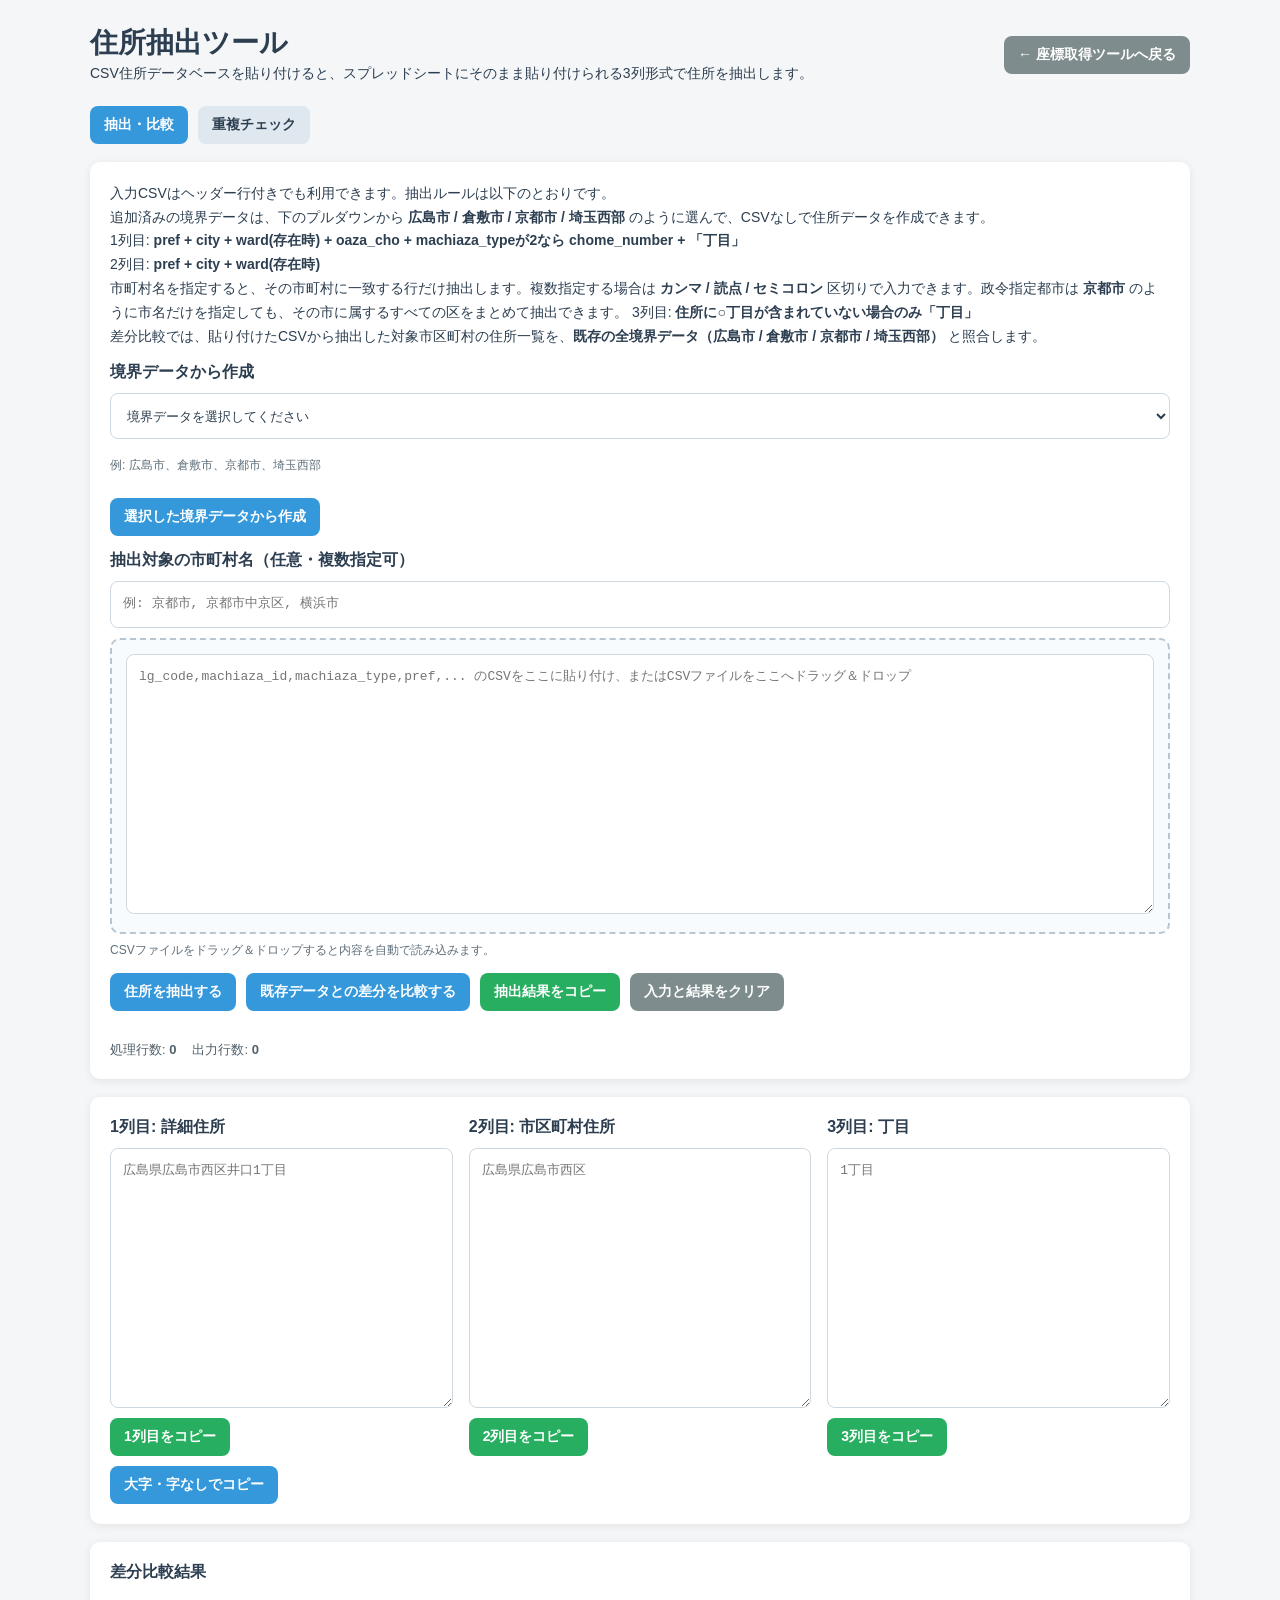
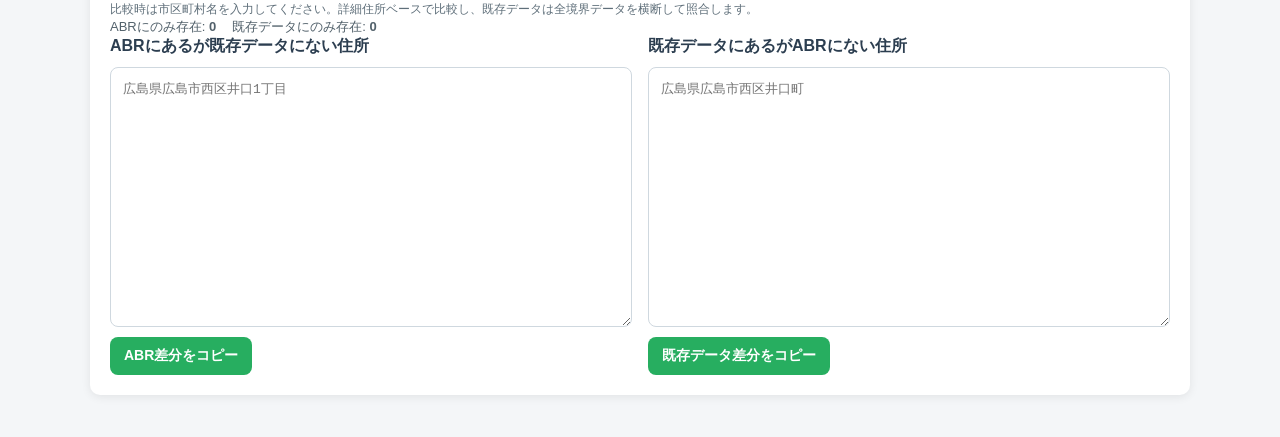
==== address-tool.html @ 301a903a "feat: improve address tool workflows" ====
<!DOCTYPE html>
<html lang="ja">

<head>
    <meta charset="UTF-8">
    <meta name="viewport" content="width=device-width, initial-scale=1.0">
    <title>住所抽出ツール</title>
    <style>
        body {
            margin: 0;
            font-family: "Helvetica Neue", Arial, "Hiragino Kaku Gothic ProN", "Hiragino Sans", Meiryo, sans-serif;
            background: #f4f6f8;
            color: #2c3e50;
        }

        .page {
            max-width: 1100px;
            margin: 0 auto;
            padding: 24px;
        }

        .header {
            display: flex;
            justify-content: space-between;
            align-items: center;
            gap: 16px;
            margin-bottom: 20px;
            flex-wrap: wrap;
        }

        h1 {
            margin: 0;
            font-size: 28px;
        }

        .card {
            background: #fff;
            border-radius: 10px;
            box-shadow: 0 2px 10px rgba(0, 0, 0, 0.08);
            padding: 20px;
            margin-bottom: 18px;
        }

        .description {
            line-height: 1.7;
            font-size: 14px;
        }

        textarea,
        input[type="text"],
        select {
            width: 100%;
            box-sizing: border-box;
            padding: 12px;
            font-size: 13px;
            line-height: 1.6;
            border: 1px solid #cfd8df;
            border-radius: 8px;
            font-family: ui-monospace, SFMono-Regular, Menlo, Consolas, monospace;
        }

        textarea {
            min-height: 260px;
            resize: vertical;
        }

        .drop-zone {
            border: 2px dashed #b8c6d1;
            border-radius: 10px;
            padding: 14px;
            background: #f8fbfd;
            transition: border-color 0.2s ease, background 0.2s ease, box-shadow 0.2s ease;
        }

        .drop-zone.is-dragover {
            border-color: #3498db;
            background: #eef7fd;
            box-shadow: inset 0 0 0 1px rgba(52, 152, 219, 0.15);
        }

        select {
            min-height: 46px;
            background: #fff;
            color: #2c3e50;
            font-family: inherit;
        }

        .button-row {
            display: flex;
            flex-wrap: wrap;
            gap: 10px;
            margin-top: 14px;
        }

        .tab-row {
            display: flex;
            gap: 10px;
            margin-bottom: 18px;
            flex-wrap: wrap;
        }

        .tab-button {
            background: #dfe8ee;
            color: #2c3e50;
        }

        .tab-button:hover {
            background: #cfdbe4;
        }

        .tab-button.is-active {
            background: #3498db;
            color: #fff;
        }

        .tool-panel {
            display: none;
        }

        .tool-panel.is-active {
            display: block;
        }

        button,
        .link-button {
            padding: 10px 14px;
            border: none;
            border-radius: 8px;
            background: #3498db;
            color: #fff;
            font-size: 14px;
            font-weight: bold;
            cursor: pointer;
            text-decoration: none;
            display: inline-flex;
            align-items: center;
            justify-content: center;
        }

        button:hover,
        .link-button:hover {
            background: #2980b9;
        }

        .secondary {
            background: #7f8c8d;
        }

        .secondary:hover {
            background: #6c7a7d;
        }

        .success {
            background: #27ae60;
        }

        .success:hover {
            background: #1f8c4d;
        }

        .result-grid {
            display: grid;
            grid-template-columns: repeat(3, minmax(0, 1fr));
            gap: 16px;
        }

        .result-box {
            display: flex;
            flex-direction: column;
            gap: 10px;
        }

        .result-box button {
            align-self: flex-start;
        }

        .result-box h2 {
            margin: 0;
            font-size: 16px;
        }

        .filter-box {
            margin: 14px 0 10px;
        }

        .sub-note {
            margin-top: 8px;
            font-size: 12px;
            color: #5f6f7a;
        }

        .status {
            min-height: 22px;
            font-size: 13px;
            font-weight: bold;
            margin-top: 8px;
        }

        .status.error {
            color: #c0392b;
        }

        .status.success {
            color: #27ae60;
        }

        .meta {
            font-size: 13px;
            color: #52616b;
            display: flex;
            gap: 16px;
            flex-wrap: wrap;
        }

        .result-grid.two-column {
            grid-template-columns: repeat(2, minmax(0, 1fr));
        }

        @media (max-width: 768px) {
            .result-grid {
                grid-template-columns: 1fr;
            }
        }
    </style>
</head>

<body>
    <div class="page">
        <div class="header">
            <div>
                <h1>住所抽出ツール</h1>
                <div class="description">CSV住所データベースを貼り付けると、スプレッドシートにそのまま貼り付けられる3列形式で住所を抽出します。</div>
            </div>
            <a href="index.html" class="link-button secondary">← 座標取得ツールへ戻る</a>
        </div>

        <div class="tab-row">
            <button id="extract-tab-btn" class="tab-button is-active" type="button">抽出・比較</button>
            <button id="duplicate-tab-btn" class="tab-button" type="button">重複チェック</button>
        </div>

        <div id="extract-panel" class="tool-panel is-active">
        <section class="card">
            <div class="description">
                入力CSVはヘッダー行付きでも利用できます。抽出ルールは以下のとおりです。<br>
                追加済みの境界データは、下のプルダウンから <strong>広島市 / 倉敷市 / 京都市 / 埼玉西部</strong> のように選んで、CSVなしで住所データを作成できます。<br>
                1列目: <strong>pref + city + ward(存在時) + oaza_cho + machiaza_typeが2なら chome_number + 「丁目」</strong><br>
                2列目: <strong>pref + city + ward(存在時)</strong><br>

                市町村名を指定すると、その市町村に一致する行だけ抽出します。複数指定する場合は <strong>カンマ / 読点 / セミコロン</strong> 区切りで入力できます。政令指定都市は <strong>京都市</strong> のように市名だけを指定しても、その市に属するすべての区をまとめて抽出できます。
                3列目: <strong>住所に○丁目が含まれていない場合のみ「丁目」</strong><br>
                差分比較では、貼り付けたCSVから抽出した対象市区町村の住所一覧を、<strong>既存の全境界データ（広島市 / 倉敷市 / 京都市 / 埼玉西部）</strong> と照合します。
            </div>

            <div class="result-box filter-box">
                <label for="boundary-dataset-select"><strong>境界データから作成</strong></label>
                <select id="boundary-dataset-select">
                    <option value="">境界データを選択してください</option>
                </select>
                <div class="sub-note">例: 広島市、倉敷市、京都市、埼玉西部</div>
                <div class="button-row">
                    <button id="build-from-boundary-btn" type="button">選択した境界データから作成</button>
                </div>
            </div>

            <div class="result-box filter-box">
                <label for="municipality-filter"><strong>抽出対象の市町村名（任意・複数指定可）</strong></label>
                <input id="municipality-filter" type="text" placeholder="例: 京都市, 京都市中京区, 横浜市">
            </div>

            <div id="csv-drop-zone" class="drop-zone">
                <textarea id="csv-input" placeholder="lg_code,machiaza_id,machiaza_type,pref,... のCSVをここに貼り付け、またはCSVファイルをここへドラッグ＆ドロップ"></textarea>
            </div>
            <div class="sub-note">CSVファイルをドラッグ＆ドロップすると内容を自動で読み込みます。</div>
            <div class="button-row">
                <button id="extract-btn">住所を抽出する</button>
                <button id="compare-btn" type="button">既存データとの差分を比較する</button>
                <button id="copy-results-btn" class="success">抽出結果をコピー</button>
                <button id="clear-btn" class="secondary">入力と結果をクリア</button>
            </div>
            <div id="status" class="status"></div>
            <div class="meta">
                <div>処理行数: <strong id="processed-count">0</strong></div>
                <div>出力行数: <strong id="output-count">0</strong></div>
            </div>
        </section>

        <section class="card">
            <div class="result-grid">
                <div class="result-box">
                    <h2>1列目: 詳細住所</h2>
                    <textarea id="column1-output" readonly placeholder="広島県広島市西区井口1丁目"></textarea>
                    <button id="copy-column1-btn" class="success">1列目をコピー</button>
                    <button id="copy-column1-without-oaza-btn" type="button">大字・字なしでコピー</button>
                </div>
                <div class="result-box">
                    <h2>2列目: 市区町村住所</h2>
                    <textarea id="column2-output" readonly placeholder="広島県広島市西区"></textarea>
                    <button id="copy-column2-btn" class="success">2列目をコピー</button>
                </div>
                <div class="result-box">
                    <h2>3列目: 丁目</h2>
                    <textarea id="column3-output" readonly placeholder="1丁目"></textarea>
                    <button id="copy-column3-btn" class="success">3列目をコピー</button>
                </div>
            </div>
        </section>

        <section class="card">
            <div class="result-box">
                <h2>差分比較結果</h2>
                <div class="sub-note">比較時は市区町村名を入力してください。詳細住所ベースで比較し、既存データは全境界データを横断して照合します。</div>
            </div>
            <div class="meta">
                <div>ABRにのみ存在: <strong id="abr-only-count">0</strong></div>
                <div>既存データにのみ存在: <strong id="boundary-only-count">0</strong></div>
            </div>
            <div class="result-grid two-column">
                <div class="result-box">
                    <h2>ABRにあるが既存データにない住所</h2>
                    <textarea id="abr-only-output" readonly placeholder="広島県広島市西区井口1丁目"></textarea>
                    <button id="copy-abr-only-btn" class="success">ABR差分をコピー</button>
                </div>
                <div class="result-box">
                    <h2>既存データにあるがABRにない住所</h2>
                    <textarea id="boundary-only-output" readonly placeholder="広島県広島市西区井口町"></textarea>
                    <button id="copy-boundary-only-btn" class="success">既存データ差分をコピー</button>
                </div>
            </div>
        </section>
        </div>

        <div id="duplicate-panel" class="tool-panel">
            <section class="card">
                <div class="description">
                    住所一覧を貼り付けると、同一の住所が何件重複しているかを集計します。<br>
                    改行区切りで判定し、前後の空白は無視します。
                </div>
                <textarea id="duplicate-input" placeholder="住所一覧を1行ずつ貼り付け"></textarea>
                <div class="button-row">
                    <button id="check-duplicates-btn" type="button">重複をチェックする</button>
                    <button id="copy-duplicate-results-btn" class="success" type="button">重複一覧をコピー</button>
                    <button id="clear-duplicate-btn" class="secondary" type="button">重複チェックをクリア</button>
                </div>
                <div id="duplicate-status" class="status"></div>
                <div class="meta">
                    <div>入力行数: <strong id="duplicate-total-count">0</strong></div>
                    <div>重複住所数: <strong id="duplicate-address-count">0</strong></div>
                    <div>重複行数: <strong id="duplicate-extra-count">0</strong></div>
                </div>
            </section>

            <section class="card">
                <div class="result-box">
                    <h2>重複一覧</h2>
                    <textarea id="duplicate-output" readonly placeholder="東京都千代田区丸の内1丁目\t3件"></textarea>
                </div>
            </section>
        </div>
    </div>

    <script src="js/town-boundary-datasets.js"></script>
    <script src="address-tool.js"></script>
</body>

</html>
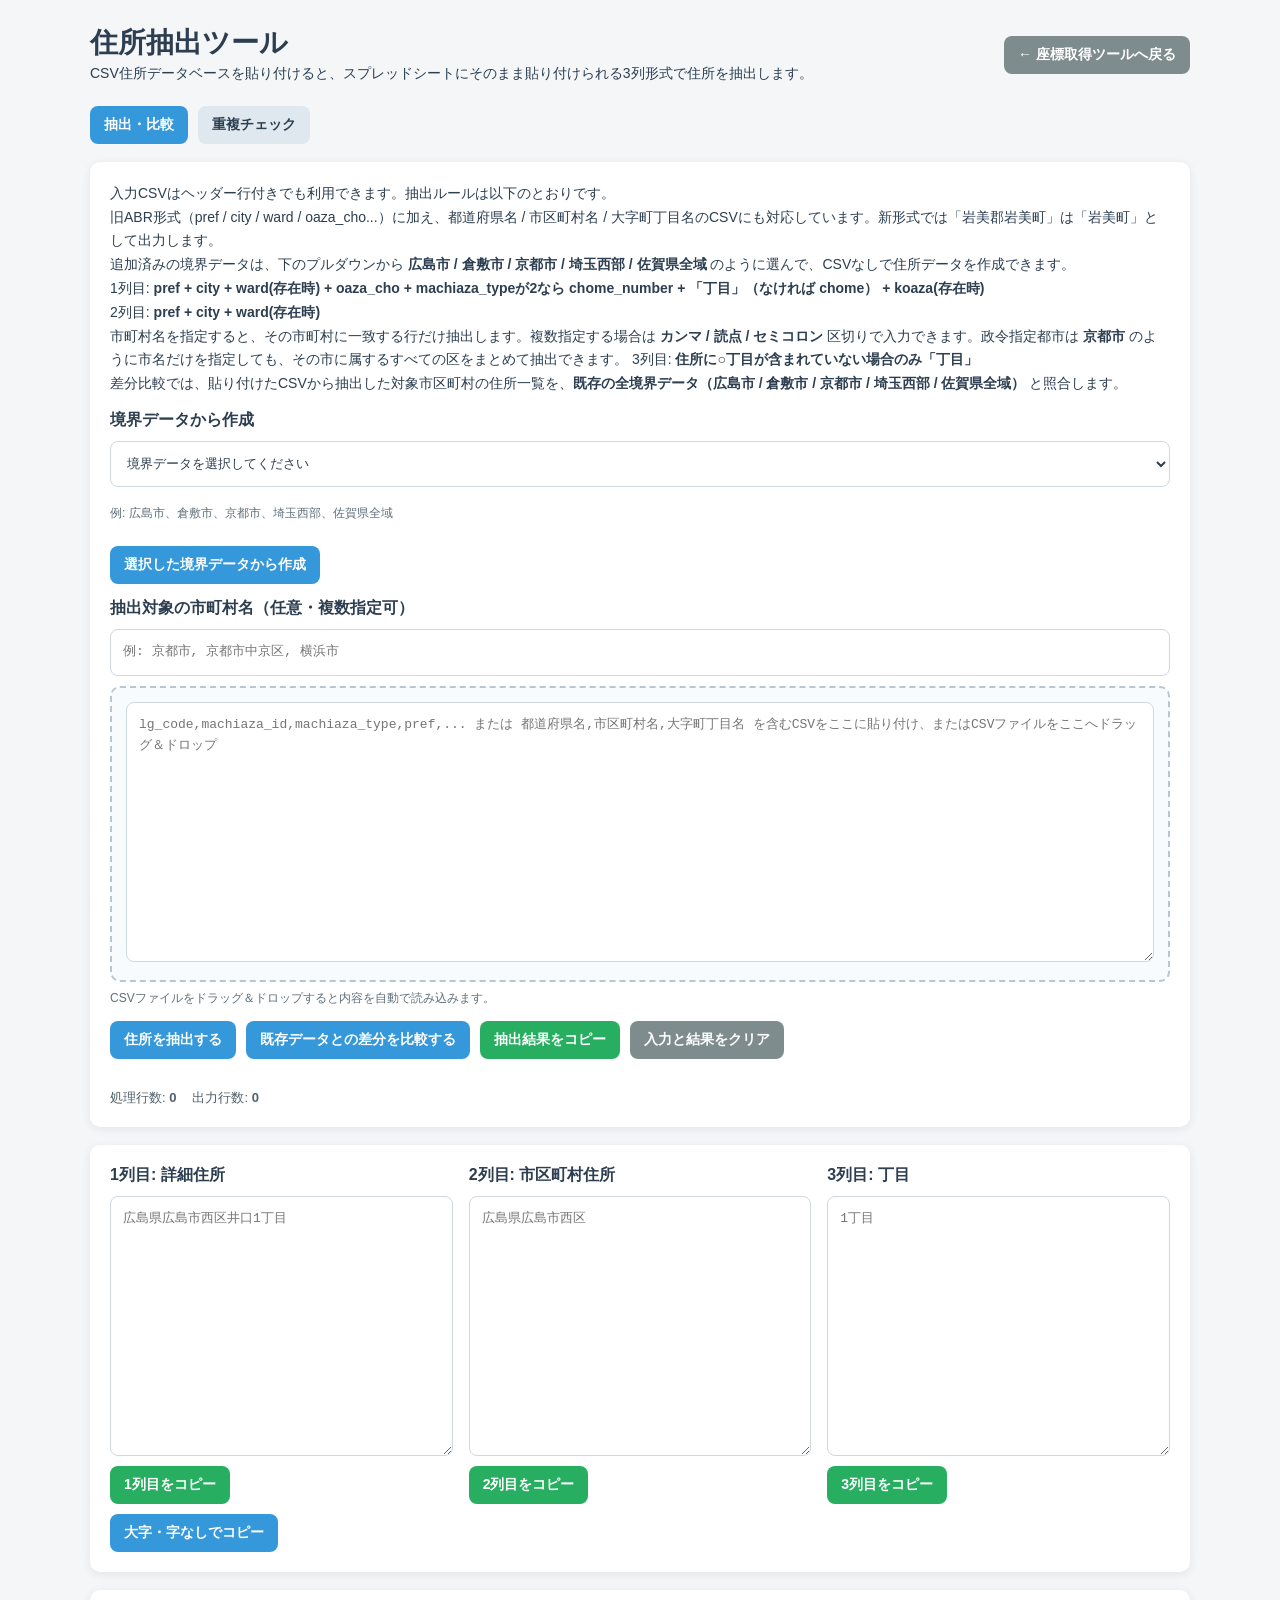
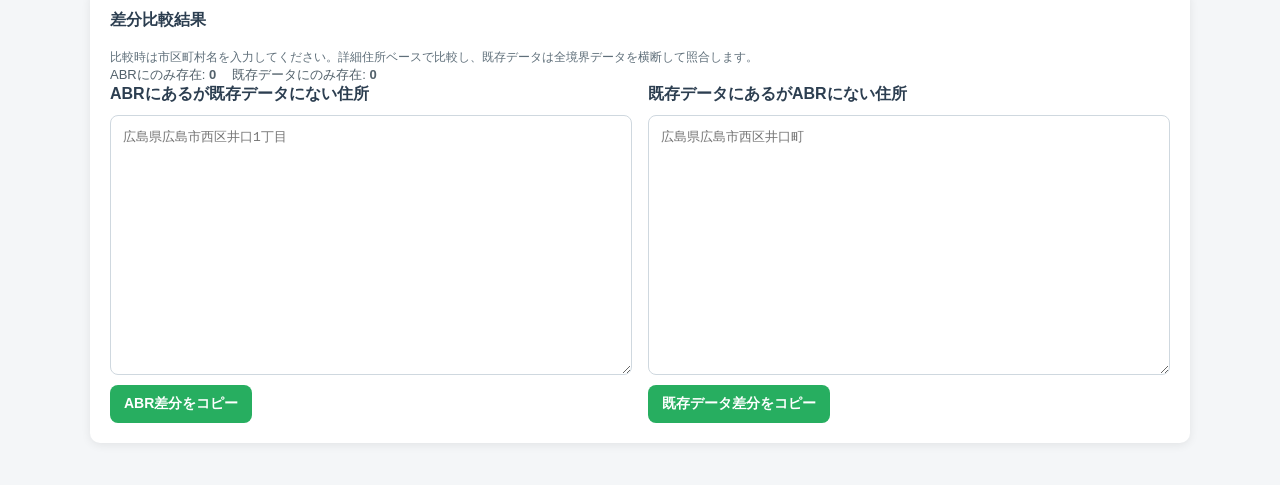
==== commit 75eaf503: "参照マップ同期表示と地域境界データを追加" ====
--- a/address-tool.html
+++ b/address-tool.html
@@ -243,13 +243,14 @@
         <section class="card">
             <div class="description">
                 入力CSVはヘッダー行付きでも利用できます。抽出ルールは以下のとおりです。<br>
-                追加済みの境界データは、下のプルダウンから <strong>広島市 / 倉敷市 / 京都市 / 埼玉西部</strong> のように選んで、CSVなしで住所データを作成できます。<br>
-                1列目: <strong>pref + city + ward(存在時) + oaza_cho + machiaza_typeが2なら chome_number + 「丁目」</strong><br>
+                旧ABR形式（pref / city / ward / oaza_cho...）に加え、都道府県名 / 市区町村名 / 大字町丁目名のCSVにも対応しています。新形式では「岩美郡岩美町」は「岩美町」として出力します。<br>
+                追加済みの境界データは、下のプルダウンから <strong>広島市 / 倉敷市 / 京都市 / 埼玉西部 / 佐賀県全域</strong> のように選んで、CSVなしで住所データを作成できます。<br>
+                1列目: <strong>pref + city + ward(存在時) + oaza_cho + machiaza_typeが2なら chome_number + 「丁目」（なければ chome） + koaza(存在時)</strong><br>
                 2列目: <strong>pref + city + ward(存在時)</strong><br>
 
                 市町村名を指定すると、その市町村に一致する行だけ抽出します。複数指定する場合は <strong>カンマ / 読点 / セミコロン</strong> 区切りで入力できます。政令指定都市は <strong>京都市</strong> のように市名だけを指定しても、その市に属するすべての区をまとめて抽出できます。
                 3列目: <strong>住所に○丁目が含まれていない場合のみ「丁目」</strong><br>
-                差分比較では、貼り付けたCSVから抽出した対象市区町村の住所一覧を、<strong>既存の全境界データ（広島市 / 倉敷市 / 京都市 / 埼玉西部）</strong> と照合します。
+                差分比較では、貼り付けたCSVから抽出した対象市区町村の住所一覧を、<strong>既存の全境界データ（広島市 / 倉敷市 / 京都市 / 埼玉西部 / 佐賀県全域）</strong> と照合します。
             </div>
 
             <div class="result-box filter-box">
@@ -257,7 +258,7 @@
                 <select id="boundary-dataset-select">
                     <option value="">境界データを選択してください</option>
                 </select>
-                <div class="sub-note">例: 広島市、倉敷市、京都市、埼玉西部</div>
+                <div class="sub-note">例: 広島市、倉敷市、京都市、埼玉西部、佐賀県全域</div>
                 <div class="button-row">
                     <button id="build-from-boundary-btn" type="button">選択した境界データから作成</button>
                 </div>
@@ -269,7 +270,7 @@
             </div>
 
             <div id="csv-drop-zone" class="drop-zone">
-                <textarea id="csv-input" placeholder="lg_code,machiaza_id,machiaza_type,pref,... のCSVをここに貼り付け、またはCSVファイルをここへドラッグ＆ドロップ"></textarea>
+                <textarea id="csv-input" placeholder="lg_code,machiaza_id,machiaza_type,pref,... または 都道府県名,市区町村名,大字町丁目名 を含むCSVをここに貼り付け、またはCSVファイルをここへドラッグ＆ドロップ"></textarea>
             </div>
             <div class="sub-note">CSVファイルをドラッグ＆ドロップすると内容を自動で読み込みます。</div>
             <div class="button-row">
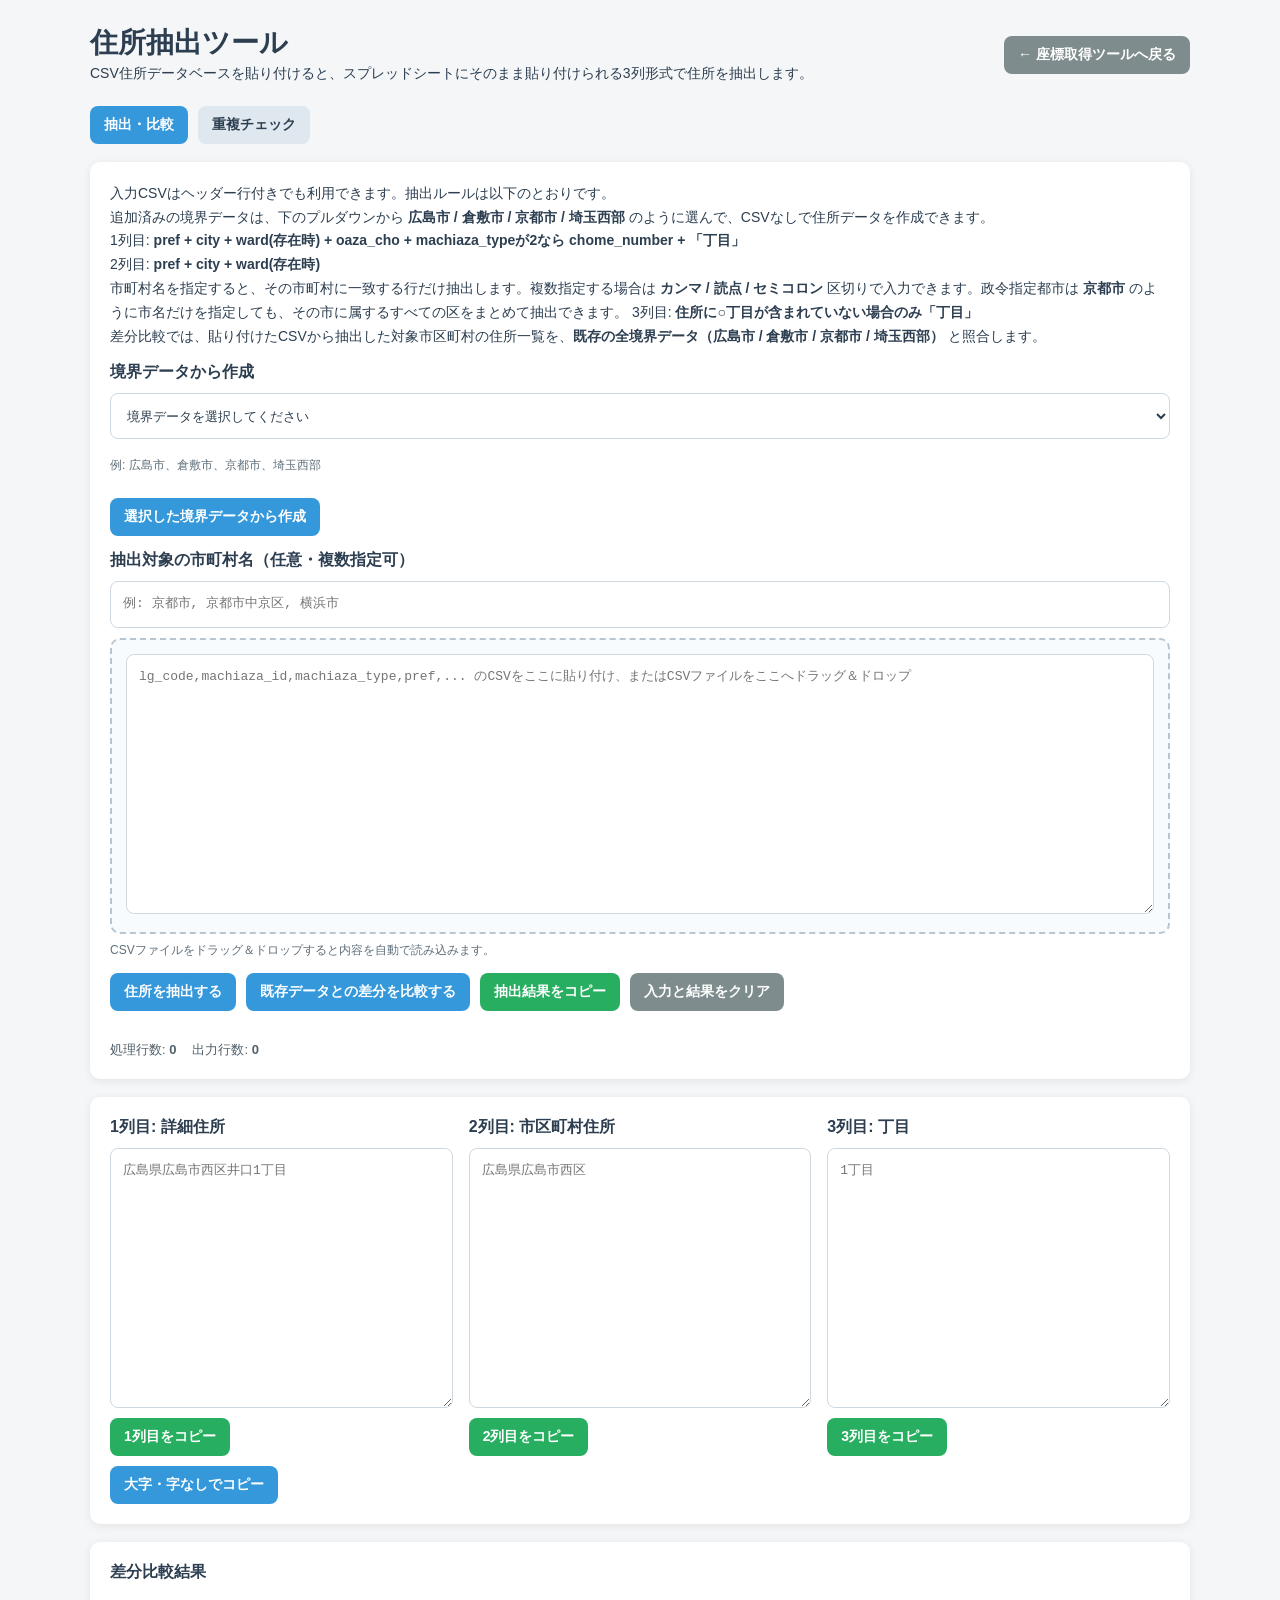
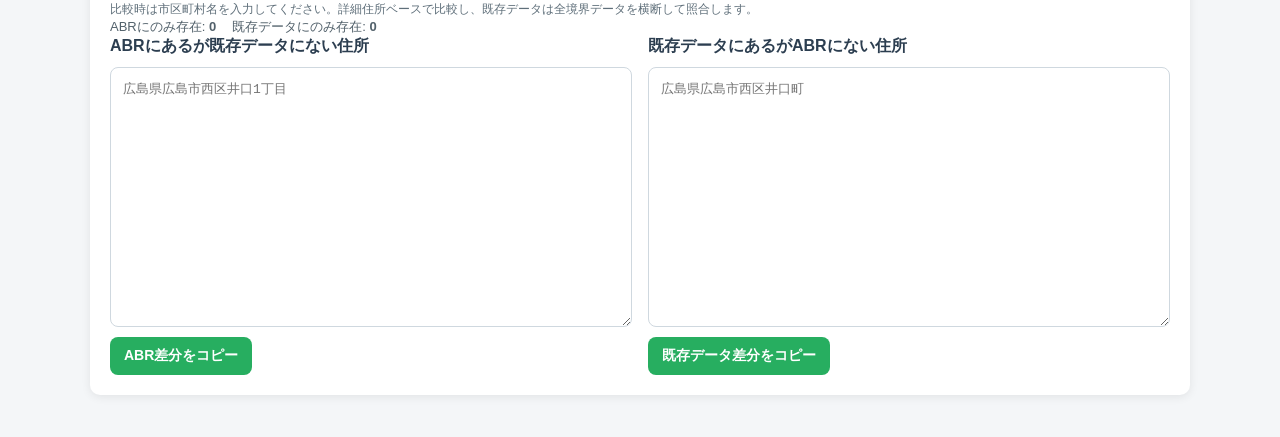
==== commit 1c146eb7: "Merge remote-tracking branch 'origin/main' into codex-q59swc # Conflicts: #	address-tool.js" ====
--- a/address-tool.html
+++ b/address-tool.html
@@ -243,14 +243,13 @@
         <section class="card">
             <div class="description">
                 入力CSVはヘッダー行付きでも利用できます。抽出ルールは以下のとおりです。<br>
-                旧ABR形式（pref / city / ward / oaza_cho...）に加え、都道府県名 / 市区町村名 / 大字町丁目名のCSVにも対応しています。新形式では「岩美郡岩美町」は「岩美町」として出力します。<br>
-                追加済みの境界データは、下のプルダウンから <strong>広島市 / 倉敷市 / 京都市 / 埼玉西部 / 佐賀県全域</strong> のように選んで、CSVなしで住所データを作成できます。<br>
-                1列目: <strong>pref + city + ward(存在時) + oaza_cho + machiaza_typeが2なら chome_number + 「丁目」（なければ chome） + koaza(存在時)</strong><br>
+                追加済みの境界データは、下のプルダウンから <strong>広島市 / 倉敷市 / 京都市 / 埼玉西部</strong> のように選んで、CSVなしで住所データを作成できます。<br>
+                1列目: <strong>pref + city + ward(存在時) + oaza_cho + machiaza_typeが2なら chome_number + 「丁目」</strong><br>
                 2列目: <strong>pref + city + ward(存在時)</strong><br>
 
                 市町村名を指定すると、その市町村に一致する行だけ抽出します。複数指定する場合は <strong>カンマ / 読点 / セミコロン</strong> 区切りで入力できます。政令指定都市は <strong>京都市</strong> のように市名だけを指定しても、その市に属するすべての区をまとめて抽出できます。
                 3列目: <strong>住所に○丁目が含まれていない場合のみ「丁目」</strong><br>
-                差分比較では、貼り付けたCSVから抽出した対象市区町村の住所一覧を、<strong>既存の全境界データ（広島市 / 倉敷市 / 京都市 / 埼玉西部 / 佐賀県全域）</strong> と照合します。
+                差分比較では、貼り付けたCSVから抽出した対象市区町村の住所一覧を、<strong>既存の全境界データ（広島市 / 倉敷市 / 京都市 / 埼玉西部）</strong> と照合します。
             </div>
 
             <div class="result-box filter-box">
@@ -258,7 +257,7 @@
                 <select id="boundary-dataset-select">
                     <option value="">境界データを選択してください</option>
                 </select>
-                <div class="sub-note">例: 広島市、倉敷市、京都市、埼玉西部、佐賀県全域</div>
+                <div class="sub-note">例: 広島市、倉敷市、京都市、埼玉西部</div>
                 <div class="button-row">
                     <button id="build-from-boundary-btn" type="button">選択した境界データから作成</button>
                 </div>
@@ -270,7 +269,7 @@
             </div>
 
             <div id="csv-drop-zone" class="drop-zone">
-                <textarea id="csv-input" placeholder="lg_code,machiaza_id,machiaza_type,pref,... または 都道府県名,市区町村名,大字町丁目名 を含むCSVをここに貼り付け、またはCSVファイルをここへドラッグ＆ドロップ"></textarea>
+                <textarea id="csv-input" placeholder="lg_code,machiaza_id,machiaza_type,pref,... のCSVをここに貼り付け、またはCSVファイルをここへドラッグ＆ドロップ"></textarea>
             </div>
             <div class="sub-note">CSVファイルをドラッグ＆ドロップすると内容を自動で読み込みます。</div>
             <div class="button-row">
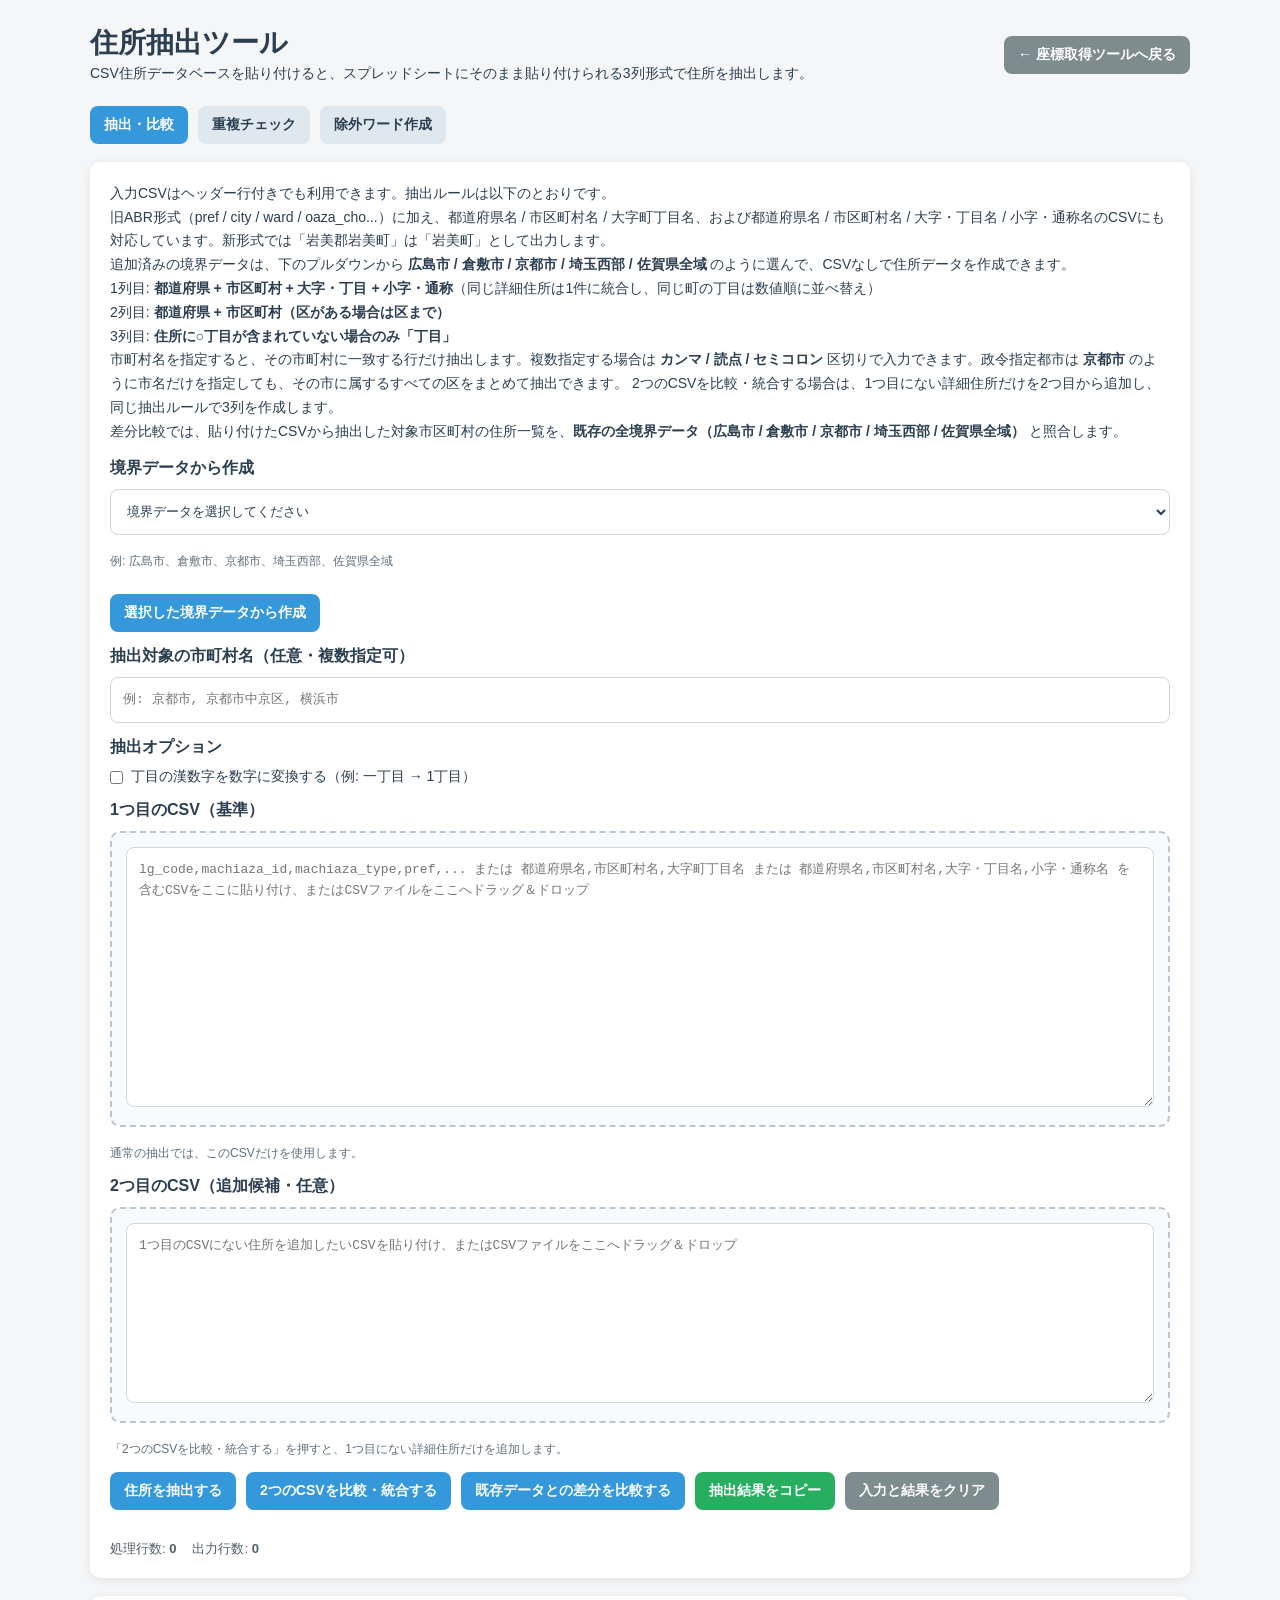
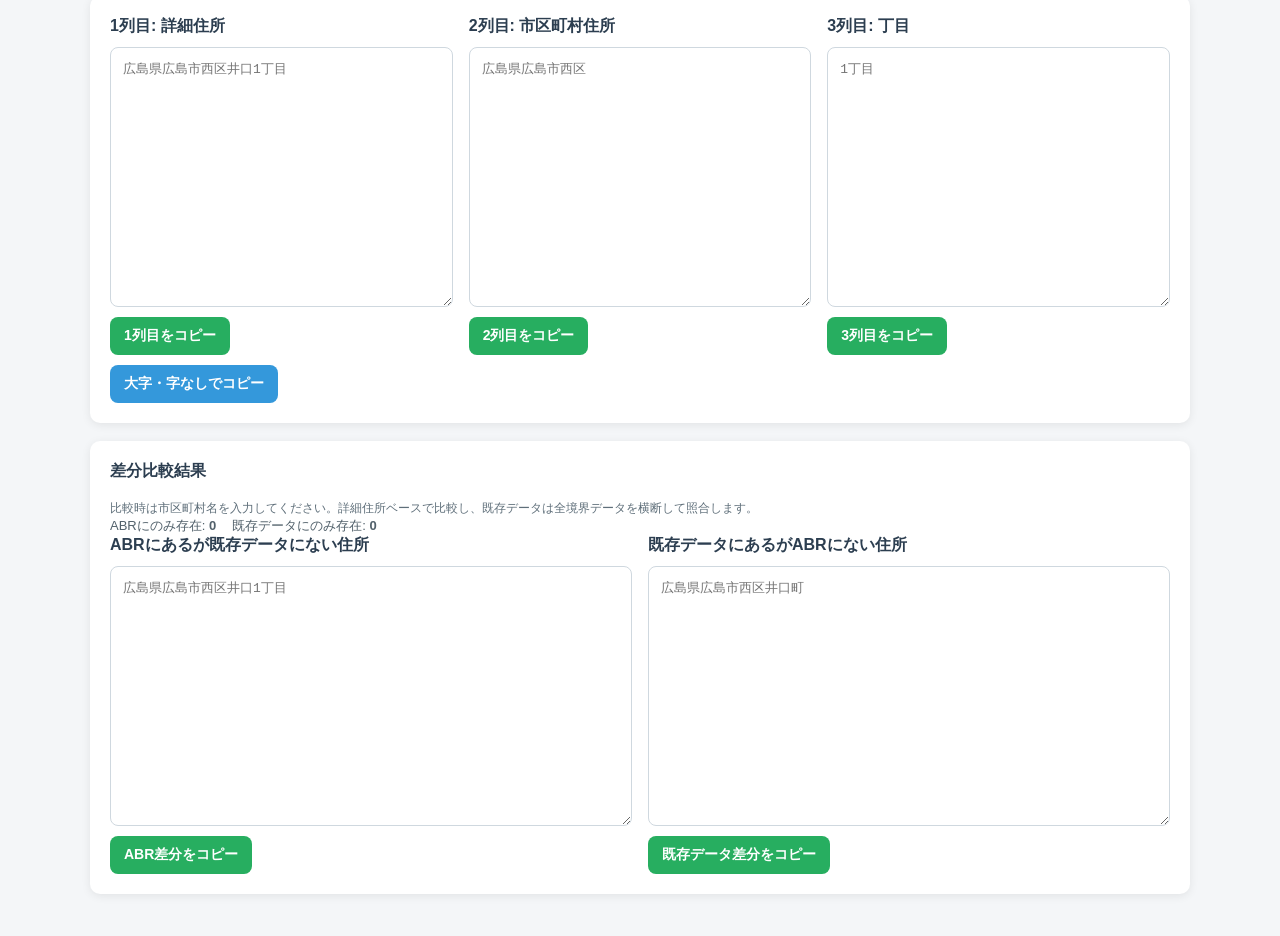
==== commit 15384d83: "住所・地図ツールの機能を改善" ====
--- a/address-tool.html
+++ b/address-tool.html
@@ -62,6 +62,10 @@
         textarea {
             min-height: 260px;
             resize: vertical;
+        }
+
+        #secondary-csv-input {
+            min-height: 180px;
         }
 
         .drop-zone {
@@ -183,6 +187,18 @@
             margin: 14px 0 10px;
         }
 
+        .checkbox-option {
+            display: flex;
+            align-items: center;
+            gap: 8px;
+            font-size: 14px;
+            cursor: pointer;
+        }
+
+        .checkbox-option input {
+            margin: 0;
+        }
+
         .sub-note {
             margin-top: 8px;
             font-size: 12px;
@@ -237,19 +253,21 @@
         <div class="tab-row">
             <button id="extract-tab-btn" class="tab-button is-active" type="button">抽出・比較</button>
             <button id="duplicate-tab-btn" class="tab-button" type="button">重複チェック</button>
+            <button id="exclusion-tab-btn" class="tab-button" type="button">除外ワード作成</button>
         </div>
 
         <div id="extract-panel" class="tool-panel is-active">
         <section class="card">
             <div class="description">
                 入力CSVはヘッダー行付きでも利用できます。抽出ルールは以下のとおりです。<br>
-                追加済みの境界データは、下のプルダウンから <strong>広島市 / 倉敷市 / 京都市 / 埼玉西部</strong> のように選んで、CSVなしで住所データを作成できます。<br>
-                1列目: <strong>pref + city + ward(存在時) + oaza_cho + machiaza_typeが2なら chome_number + 「丁目」</strong><br>
-                2列目: <strong>pref + city + ward(存在時)</strong><br>
-
+                旧ABR形式（pref / city / ward / oaza_cho...）に加え、都道府県名 / 市区町村名 / 大字町丁目名、および都道府県名 / 市区町村名 / 大字・丁目名 / 小字・通称名のCSVにも対応しています。新形式では「岩美郡岩美町」は「岩美町」として出力します。<br>
+                追加済みの境界データは、下のプルダウンから <strong>広島市 / 倉敷市 / 京都市 / 埼玉西部 / 佐賀県全域</strong> のように選んで、CSVなしで住所データを作成できます。<br>
+                1列目: <strong>都道府県 + 市区町村 + 大字・丁目 + 小字・通称</strong>（同じ詳細住所は1件に統合し、同じ町の丁目は数値順に並べ替え）<br>
+                2列目: <strong>都道府県 + 市区町村（区がある場合は区まで）</strong><br>
+                3列目: <strong>住所に○丁目が含まれていない場合のみ「丁目」</strong><br>
                 市町村名を指定すると、その市町村に一致する行だけ抽出します。複数指定する場合は <strong>カンマ / 読点 / セミコロン</strong> 区切りで入力できます。政令指定都市は <strong>京都市</strong> のように市名だけを指定しても、その市に属するすべての区をまとめて抽出できます。
-                3列目: <strong>住所に○丁目が含まれていない場合のみ「丁目」</strong><br>
-                差分比較では、貼り付けたCSVから抽出した対象市区町村の住所一覧を、<strong>既存の全境界データ（広島市 / 倉敷市 / 京都市 / 埼玉西部）</strong> と照合します。
+                2つのCSVを比較・統合する場合は、1つ目にない詳細住所だけを2つ目から追加し、同じ抽出ルールで3列を作成します。<br>
+                差分比較では、貼り付けたCSVから抽出した対象市区町村の住所一覧を、<strong>既存の全境界データ（広島市 / 倉敷市 / 京都市 / 埼玉西部 / 佐賀県全域）</strong> と照合します。
             </div>
 
             <div class="result-box filter-box">
@@ -257,7 +275,7 @@
                 <select id="boundary-dataset-select">
                     <option value="">境界データを選択してください</option>
                 </select>
-                <div class="sub-note">例: 広島市、倉敷市、京都市、埼玉西部</div>
+                <div class="sub-note">例: 広島市、倉敷市、京都市、埼玉西部、佐賀県全域</div>
                 <div class="button-row">
                     <button id="build-from-boundary-btn" type="button">選択した境界データから作成</button>
                 </div>
@@ -268,12 +286,33 @@
                 <input id="municipality-filter" type="text" placeholder="例: 京都市, 京都市中京区, 横浜市">
             </div>
 
-            <div id="csv-drop-zone" class="drop-zone">
-                <textarea id="csv-input" placeholder="lg_code,machiaza_id,machiaza_type,pref,... のCSVをここに貼り付け、またはCSVファイルをここへドラッグ＆ドロップ"></textarea>
-            </div>
-            <div class="sub-note">CSVファイルをドラッグ＆ドロップすると内容を自動で読み込みます。</div>
+            <div class="result-box filter-box">
+                <strong>抽出オプション</strong>
+                <label class="checkbox-option" for="normalize-kanji-chome">
+                    <input id="normalize-kanji-chome" type="checkbox">
+                    丁目の漢数字を数字に変換する（例: 一丁目 → 1丁目）
+                </label>
+            </div>
+
+            <div class="result-box filter-box">
+                <label for="csv-input"><strong>1つ目のCSV（基準）</strong></label>
+                <div id="csv-drop-zone" class="drop-zone">
+                    <textarea id="csv-input" placeholder="lg_code,machiaza_id,machiaza_type,pref,... または 都道府県名,市区町村名,大字町丁目名 または 都道府県名,市区町村名,大字・丁目名,小字・通称名 を含むCSVをここに貼り付け、またはCSVファイルをここへドラッグ＆ドロップ"></textarea>
+                </div>
+                <div class="sub-note">通常の抽出では、このCSVだけを使用します。</div>
+            </div>
+
+            <div class="result-box filter-box">
+                <label for="secondary-csv-input"><strong>2つ目のCSV（追加候補・任意）</strong></label>
+                <div id="secondary-csv-drop-zone" class="drop-zone">
+                    <textarea id="secondary-csv-input" placeholder="1つ目のCSVにない住所を追加したいCSVを貼り付け、またはCSVファイルをここへドラッグ＆ドロップ"></textarea>
+                </div>
+                <div class="sub-note">「2つのCSVを比較・統合する」を押すと、1つ目にない詳細住所だけを追加します。</div>
+            </div>
+
             <div class="button-row">
                 <button id="extract-btn">住所を抽出する</button>
+                <button id="merge-csv-btn" type="button">2つのCSVを比較・統合する</button>
                 <button id="compare-btn" type="button">既存データとの差分を比較する</button>
                 <button id="copy-results-btn" class="success">抽出結果をコピー</button>
                 <button id="clear-btn" class="secondary">入力と結果をクリア</button>
@@ -357,6 +396,34 @@
                 </div>
             </section>
         </div>
+
+        <div id="exclusion-panel" class="tool-panel">
+            <section class="card">
+                <div class="description">
+                    詳細住所の列を1行ずつ貼り付けると、同じ行数の除外ワード列を作成します。<br>
+                    「○丁目」を含まない住所には「丁目」を設定し、その住所から始まる、より長い住所がある場合は後ろの部分もカンマ区切りで追加します。
+                </div>
+                <textarea id="exclusion-input" placeholder="愛知県刈谷市井ケ谷町&#10;愛知県刈谷市井ケ谷町井田&#10;愛知県刈谷市井ケ谷町一本木"></textarea>
+                <div class="button-row">
+                    <button id="create-exclusion-btn" type="button">除外ワードを作成する</button>
+                    <button id="copy-exclusion-results-btn" class="success" type="button">除外ワード列をコピー</button>
+                    <button id="clear-exclusion-btn" class="secondary" type="button">入力と結果をクリア</button>
+                </div>
+                <div id="exclusion-status" class="status"></div>
+                <div class="meta">
+                    <div>入力行数: <strong id="exclusion-total-count">0</strong></div>
+                    <div>除外ワードあり: <strong id="exclusion-word-count">0</strong></div>
+                </div>
+            </section>
+
+            <section class="card">
+                <div class="result-box">
+                    <h2>除外ワード列</h2>
+                    <textarea id="exclusion-output" readonly placeholder="丁目,井田,一本木"></textarea>
+                    <div class="sub-note">入力と同じ並び・行数で出力します。そのままスプレッドシートの列へ貼り付けられます。</div>
+                </div>
+            </section>
+        </div>
     </div>
 
     <script src="js/town-boundary-datasets.js"></script>
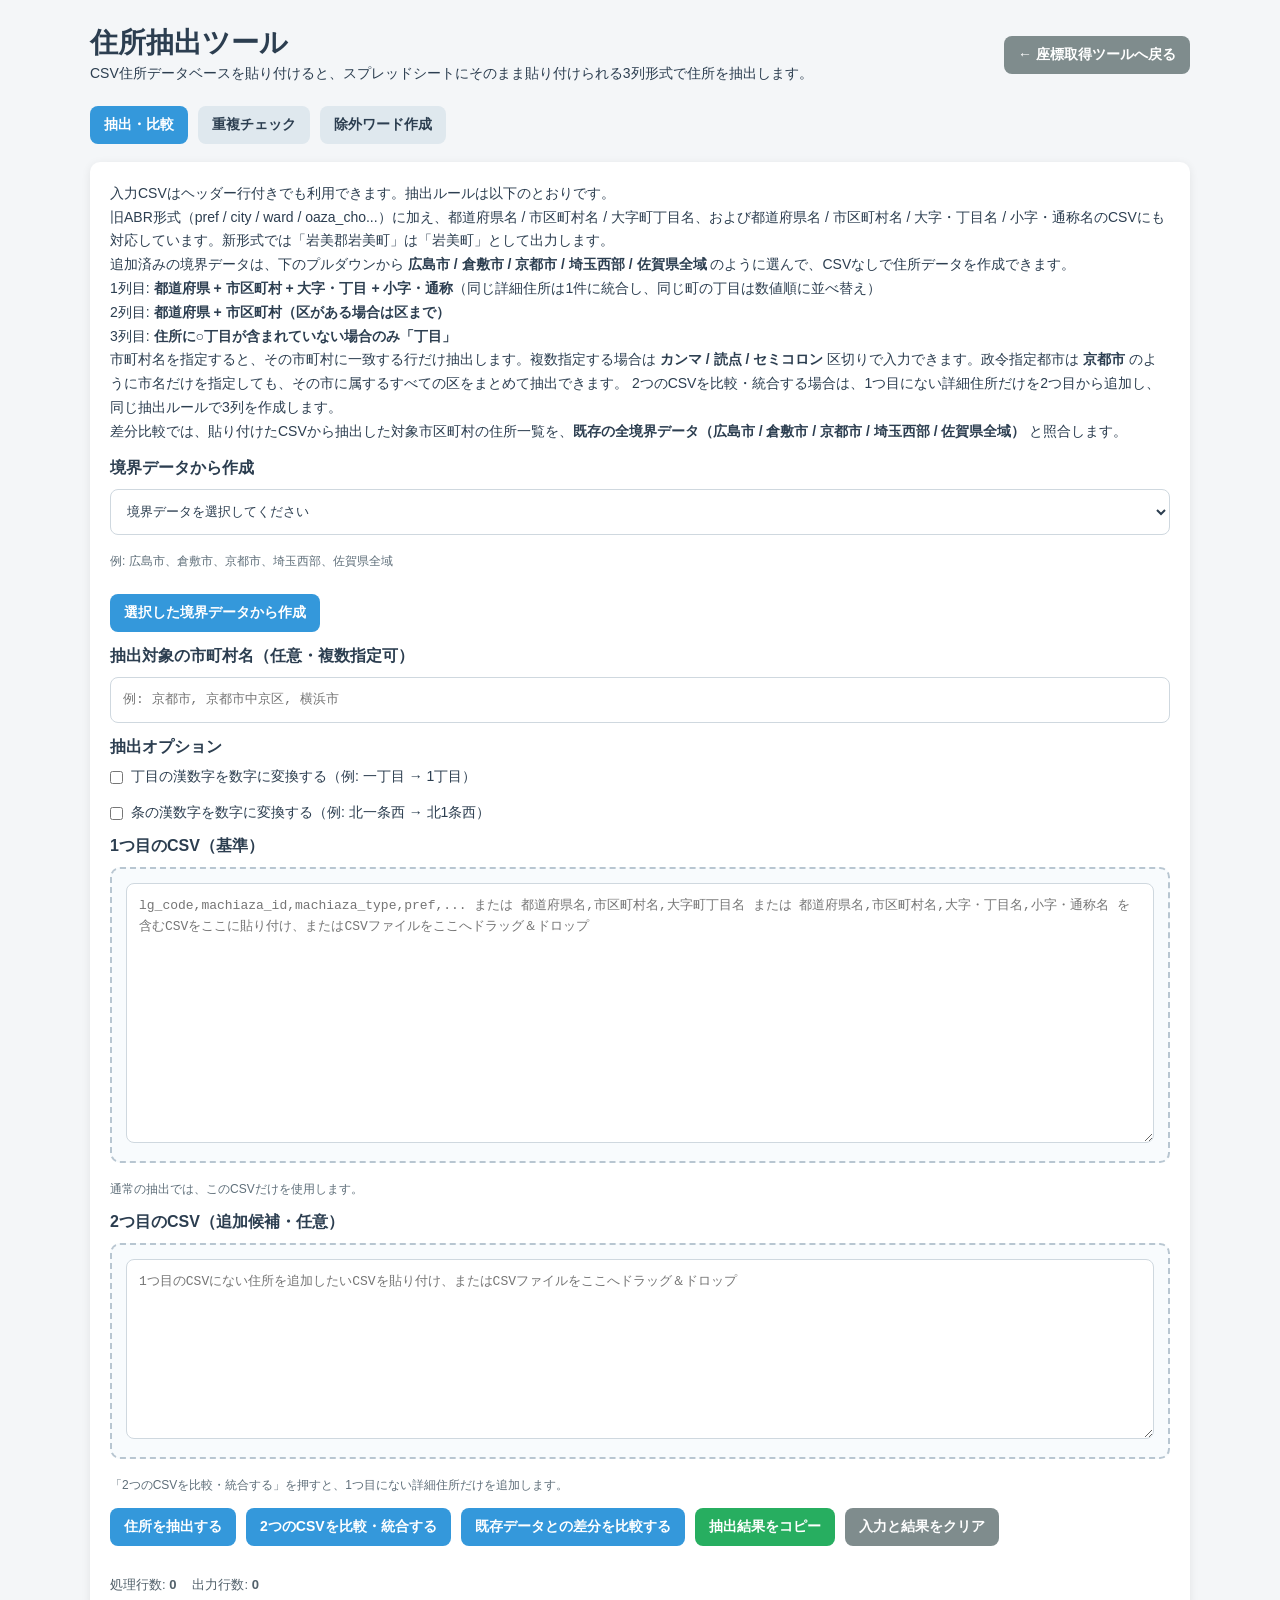
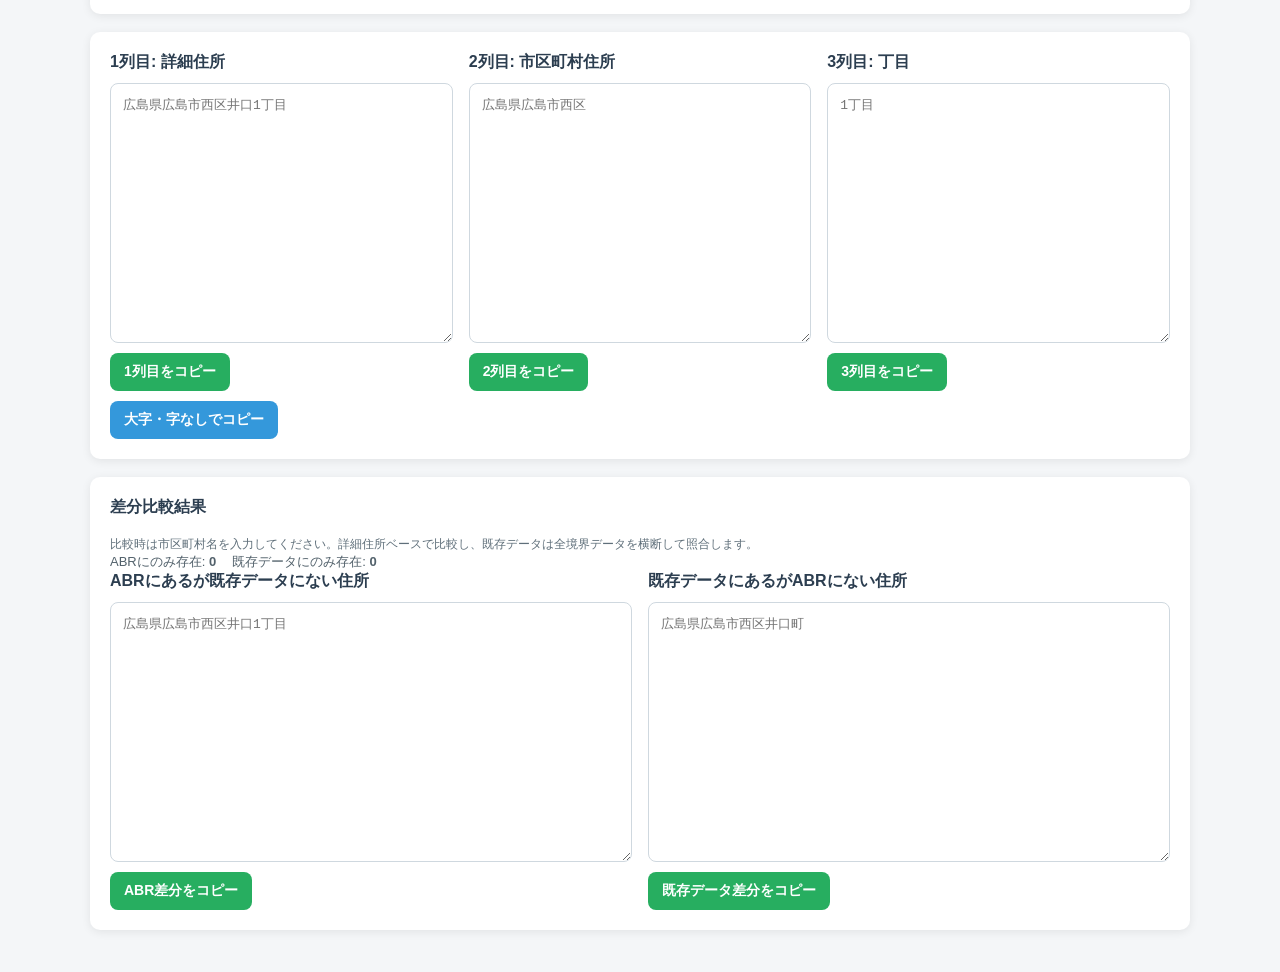
==== commit e83f9bb2: "住所抽出で条の漢数字変換に対応" ====
--- a/address-tool.html
+++ b/address-tool.html
@@ -199,6 +199,10 @@
             margin: 0;
         }
 
+        .checkbox-option + .checkbox-option {
+            margin-top: 8px;
+        }
+
         .sub-note {
             margin-top: 8px;
             font-size: 12px;
@@ -292,6 +296,10 @@
                     <input id="normalize-kanji-chome" type="checkbox">
                     丁目の漢数字を数字に変換する（例: 一丁目 → 1丁目）
                 </label>
+                <label class="checkbox-option" for="normalize-kanji-jo">
+                    <input id="normalize-kanji-jo" type="checkbox">
+                    条の漢数字を数字に変換する（例: 北一条西 → 北1条西）
+                </label>
             </div>
 
             <div class="result-box filter-box">
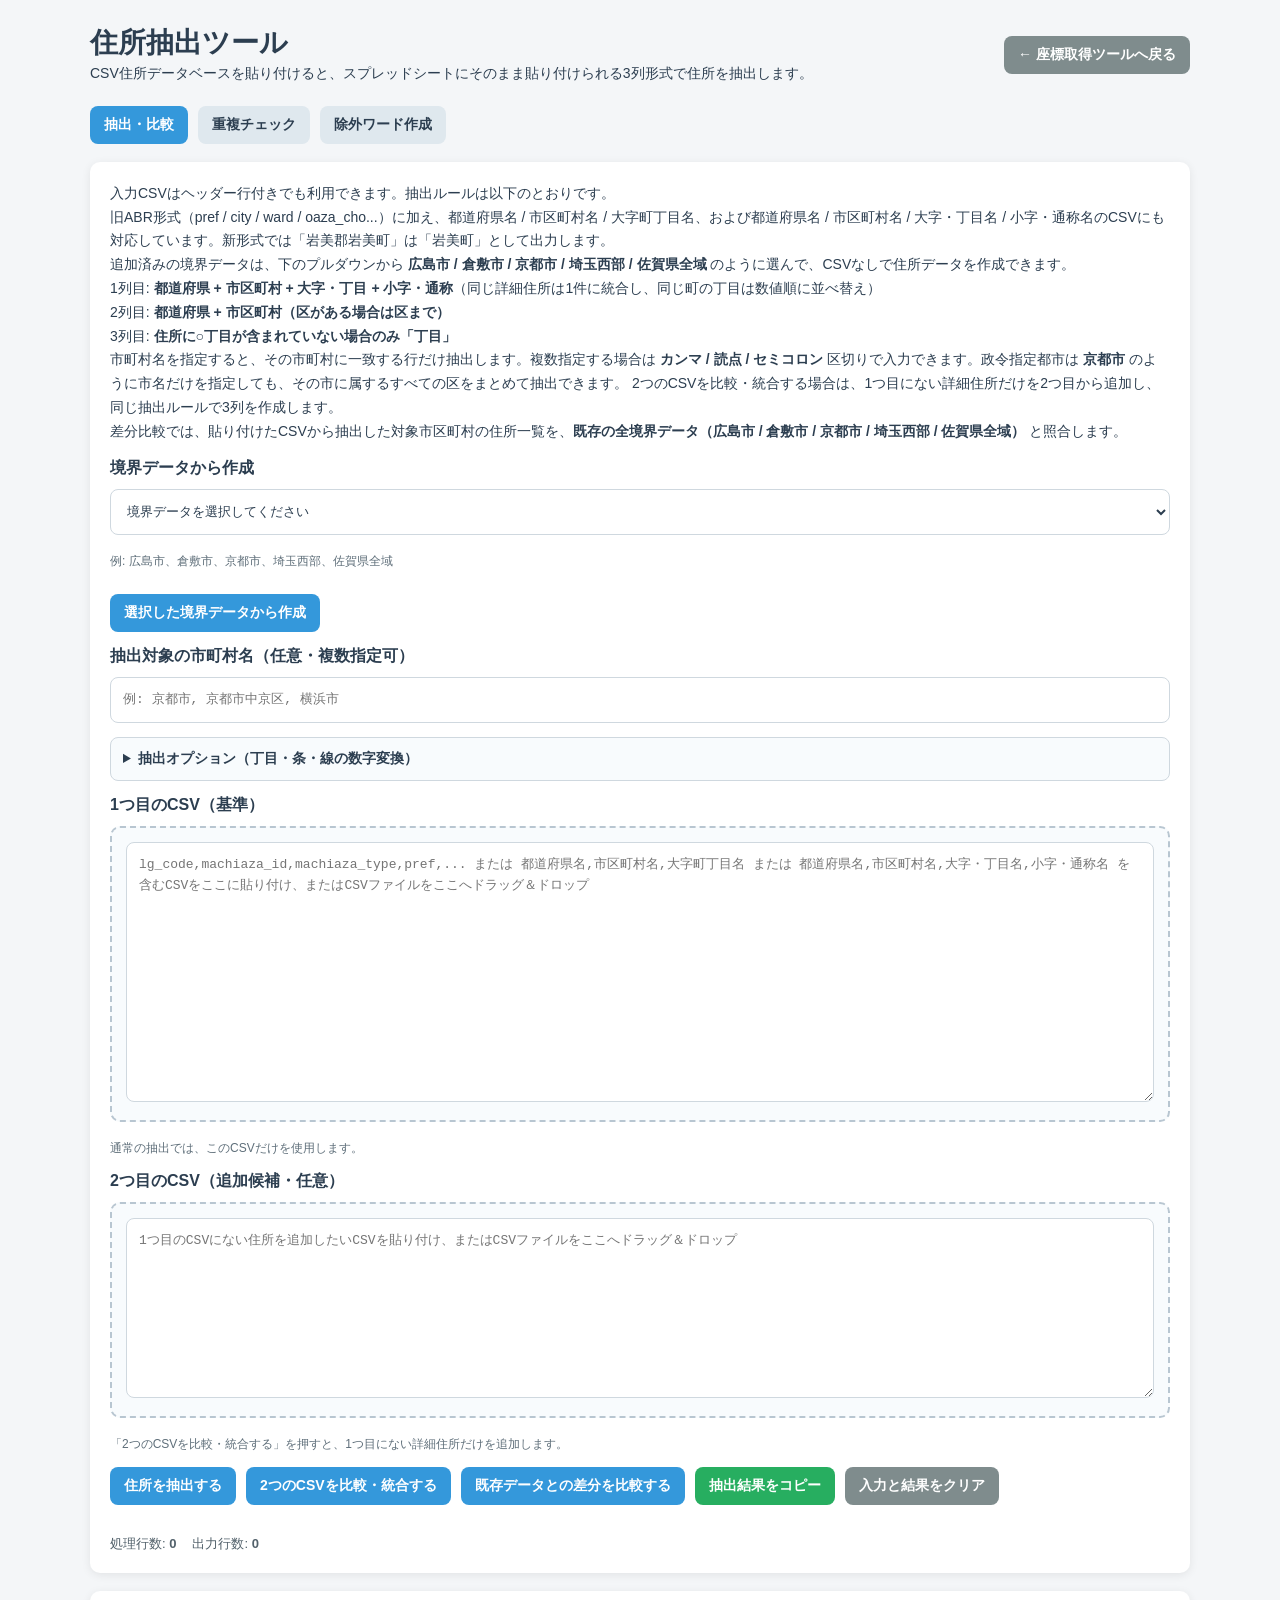
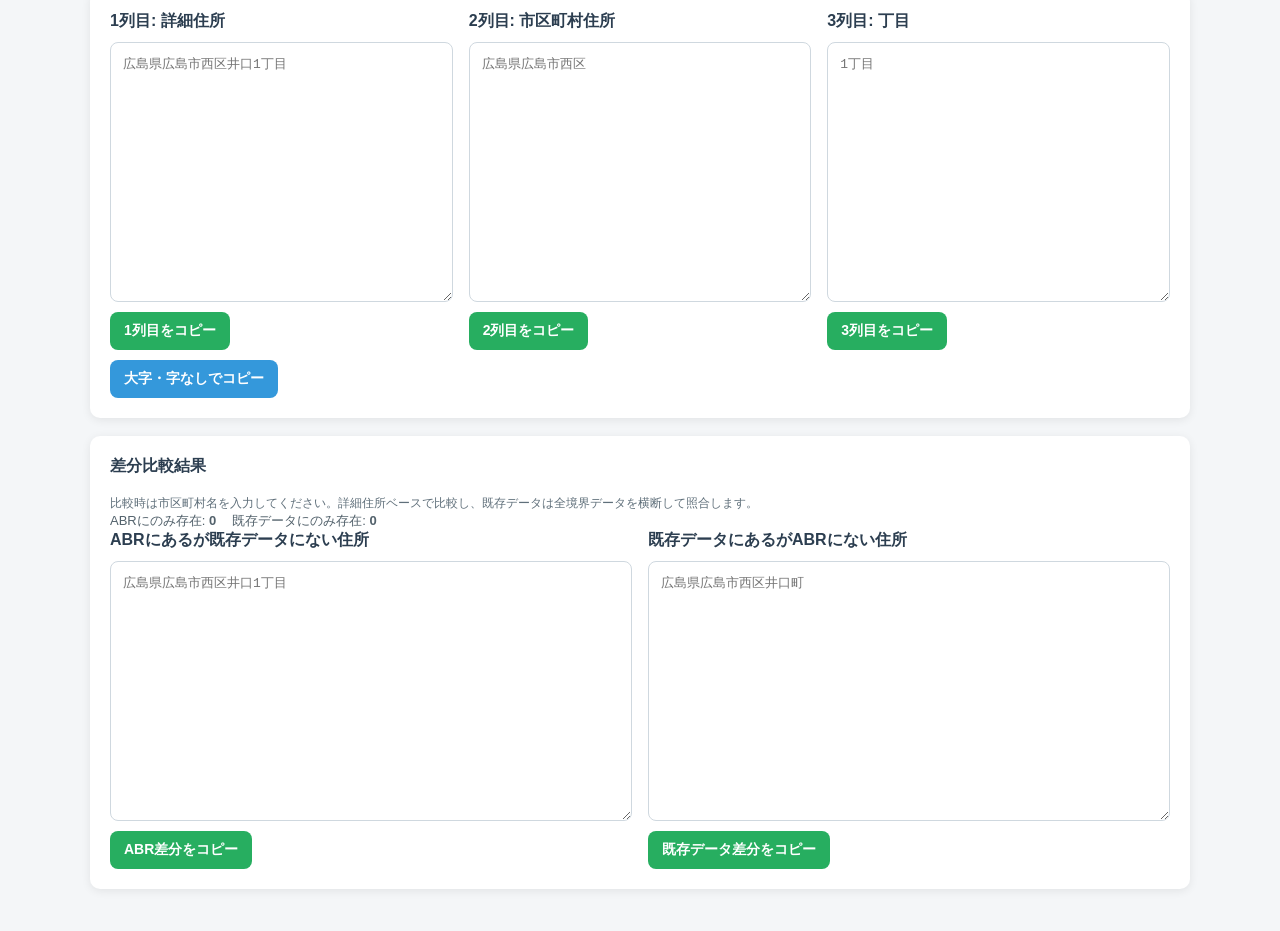
==== commit 95c60cda: "数字変換オプションに線を追加" ====
--- a/address-tool.html
+++ b/address-tool.html
@@ -203,6 +203,27 @@
             margin-top: 8px;
         }
 
+        .extraction-options {
+            border: 1px solid #cfd8df;
+            border-radius: 8px;
+            background: #f8fbfd;
+        }
+
+        .extraction-options summary {
+            padding: 12px;
+            font-size: 14px;
+            cursor: pointer;
+            user-select: none;
+        }
+
+        .extraction-options[open] summary {
+            border-bottom: 1px solid #dfe7ec;
+        }
+
+        .extraction-options-list {
+            padding: 12px;
+        }
+
         .sub-note {
             margin-top: 8px;
             font-size: 12px;
@@ -291,15 +312,23 @@
             </div>
 
             <div class="result-box filter-box">
-                <strong>抽出オプション</strong>
-                <label class="checkbox-option" for="normalize-kanji-chome">
-                    <input id="normalize-kanji-chome" type="checkbox">
-                    丁目の漢数字を数字に変換する（例: 一丁目 → 1丁目）
-                </label>
-                <label class="checkbox-option" for="normalize-kanji-jo">
-                    <input id="normalize-kanji-jo" type="checkbox">
-                    条の漢数字を数字に変換する（例: 北一条西 → 北1条西）
-                </label>
+                <details class="extraction-options">
+                    <summary><strong>抽出オプション（丁目・条・線の数字変換）</strong></summary>
+                    <div class="extraction-options-list">
+                        <label class="checkbox-option" for="normalize-kanji-chome">
+                            <input id="normalize-kanji-chome" type="checkbox">
+                            丁目の漢数字を数字に変換する（例: 一丁目 → 1丁目）
+                        </label>
+                        <label class="checkbox-option" for="normalize-kanji-jo">
+                            <input id="normalize-kanji-jo" type="checkbox">
+                            条の漢数字を数字に変換する（例: 北一条西 → 北1条西）
+                        </label>
+                        <label class="checkbox-option" for="normalize-kanji-sen">
+                            <input id="normalize-kanji-sen" type="checkbox">
+                            線の漢数字を数字に変換する（例: 西一線北 → 西1線北）
+                        </label>
+                    </div>
+                </details>
             </div>
 
             <div class="result-box filter-box">
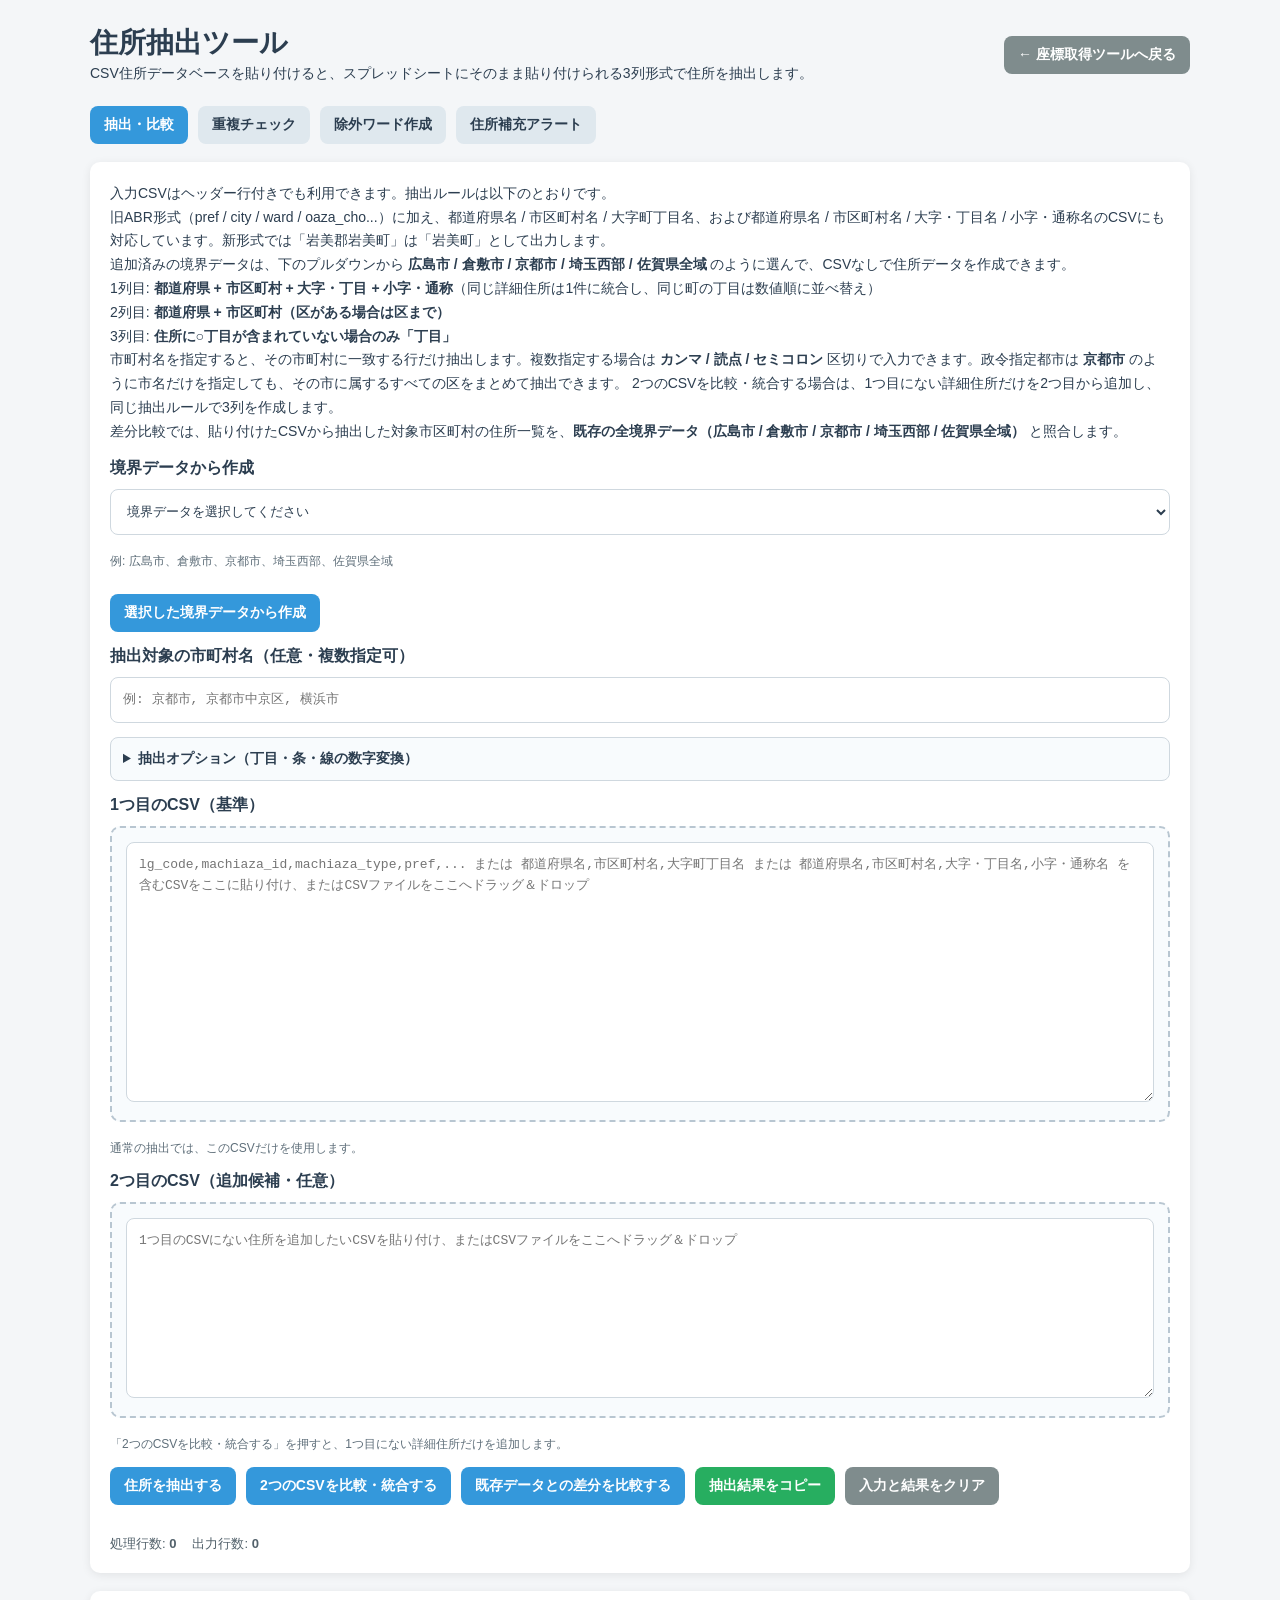
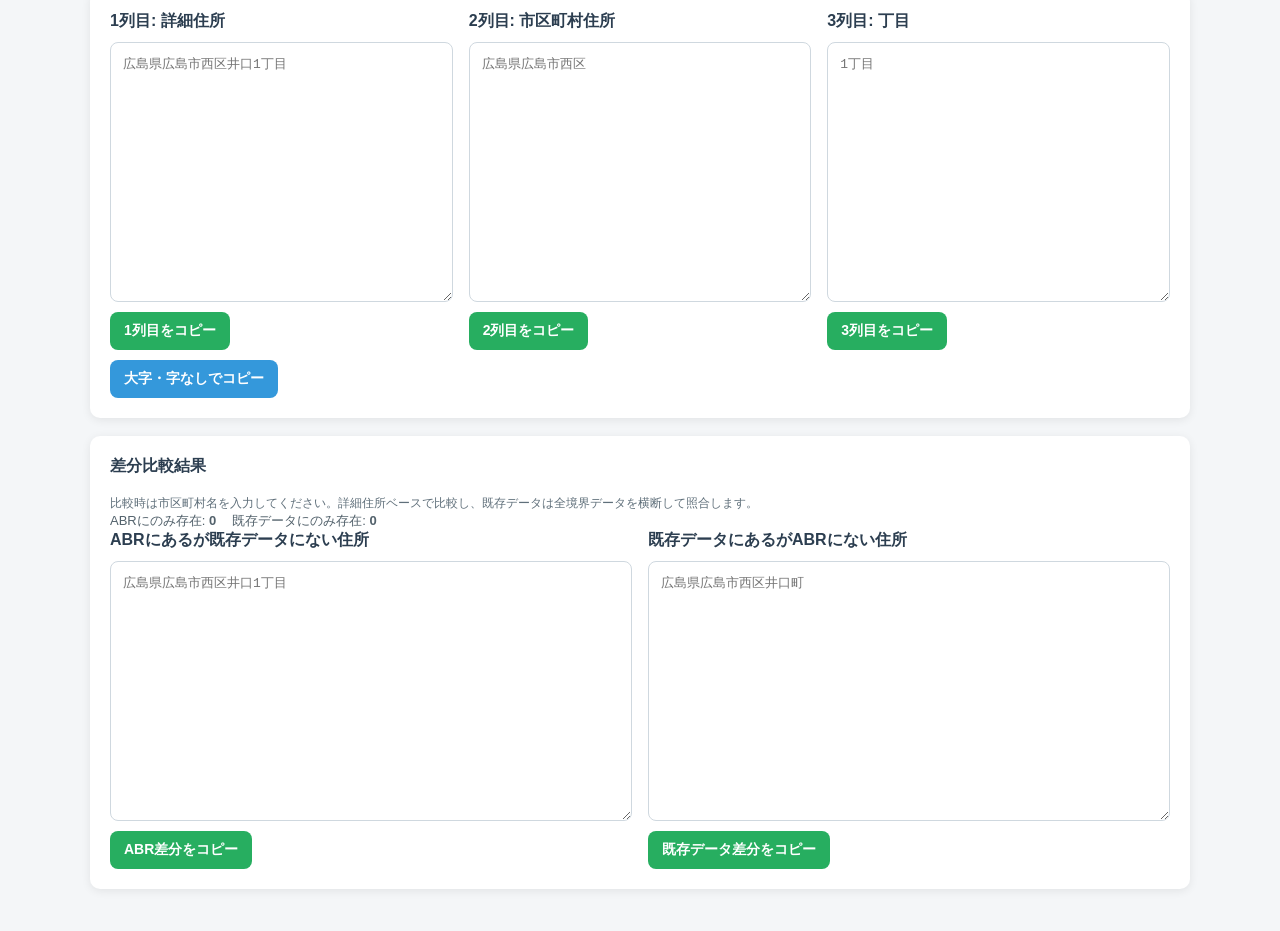
==== commit e8cc8f25: "住所検索・照合と住所補助ツールを改善" ====
--- a/address-tool.html
+++ b/address-tool.html
@@ -279,6 +279,7 @@
             <button id="extract-tab-btn" class="tab-button is-active" type="button">抽出・比較</button>
             <button id="duplicate-tab-btn" class="tab-button" type="button">重複チェック</button>
             <button id="exclusion-tab-btn" class="tab-button" type="button">除外ワード作成</button>
+            <button id="address-alert-tab-btn" class="tab-button" type="button">住所補充アラート</button>
         </div>
 
         <div id="extract-panel" class="tool-panel is-active">
@@ -438,7 +439,7 @@
             <section class="card">
                 <div class="description">
                     詳細住所の列を1行ずつ貼り付けると、同じ行数の除外ワード列を作成します。<br>
-                    「○丁目」を含まない住所には「丁目」を設定し、その住所から始まる、より長い住所がある場合は後ろの部分もカンマ区切りで追加します。
+                    その住所から始まる、より長い住所が入力一覧にある場合だけ、後ろの部分をカンマ区切りで設定します。「丁目」は一律に追加せず、「○○町」と「○○町1丁目」がある場合は「1丁目」を除外ワードに含めます。
                 </div>
                 <textarea id="exclusion-input" placeholder="愛知県刈谷市井ケ谷町&#10;愛知県刈谷市井ケ谷町井田&#10;愛知県刈谷市井ケ谷町一本木"></textarea>
                 <div class="button-row">
@@ -456,8 +457,40 @@
             <section class="card">
                 <div class="result-box">
                     <h2>除外ワード列</h2>
-                    <textarea id="exclusion-output" readonly placeholder="丁目,井田,一本木"></textarea>
+                    <textarea id="exclusion-output" readonly placeholder="井田,一本木"></textarea>
                     <div class="sub-note">入力と同じ並び・行数で出力します。そのままスプレッドシートの列へ貼り付けられます。</div>
+                </div>
+            </section>
+        </div>
+
+        <div id="address-alert-panel" class="tool-panel">
+            <section class="card">
+                <div class="description">
+                    詳細住所を1行ずつ貼り付けると、市区町村名より後ろの住所を使って「○○」以降の住所を補充してください、というアラート文を作成します。<br>
+                    都道府県名・郡名・市区町村名を取り除きます。政令指定都市は区名まで取り除きます。<br>
+                    例: 青森県つがる市稲垣町下繁田 → 「稲垣町下繁田」以降の住所を補充してください
+                </div>
+                <div class="result-box filter-box">
+                    <label for="address-alert-input"><strong>詳細住所の列</strong></label>
+                    <textarea id="address-alert-input" placeholder="青森県つがる市稲垣町下繁田&#10;東京都千代田区丸の内1丁目"></textarea>
+                </div>
+                <div class="button-row">
+                    <button id="create-address-alert-btn" type="button">アラート文を作成する</button>
+                    <button id="copy-address-alert-results-btn" class="success" type="button">アラート文の列をコピー</button>
+                    <button id="clear-address-alert-btn" class="secondary" type="button">入力と結果をクリア</button>
+                </div>
+                <div id="address-alert-status" class="status" role="status" aria-live="polite"></div>
+                <div class="meta">
+                    <div>入力行数: <strong id="address-alert-total-count">0</strong></div>
+                    <div>アラート文あり: <strong id="address-alert-output-count">0</strong></div>
+                </div>
+            </section>
+
+            <section class="card">
+                <div class="result-box">
+                    <h2><label for="address-alert-output">アラート文の列</label></h2>
+                    <textarea id="address-alert-output" readonly placeholder="「稲垣町下繁田」以降の住所を補充してください"></textarea>
+                    <div class="sub-note">空行も含め、入力と同じ並び・行数で出力します。市区町村名やその後の住所を判別できない行は空欄にし、上に行番号を表示します。</div>
                 </div>
             </section>
         </div>
